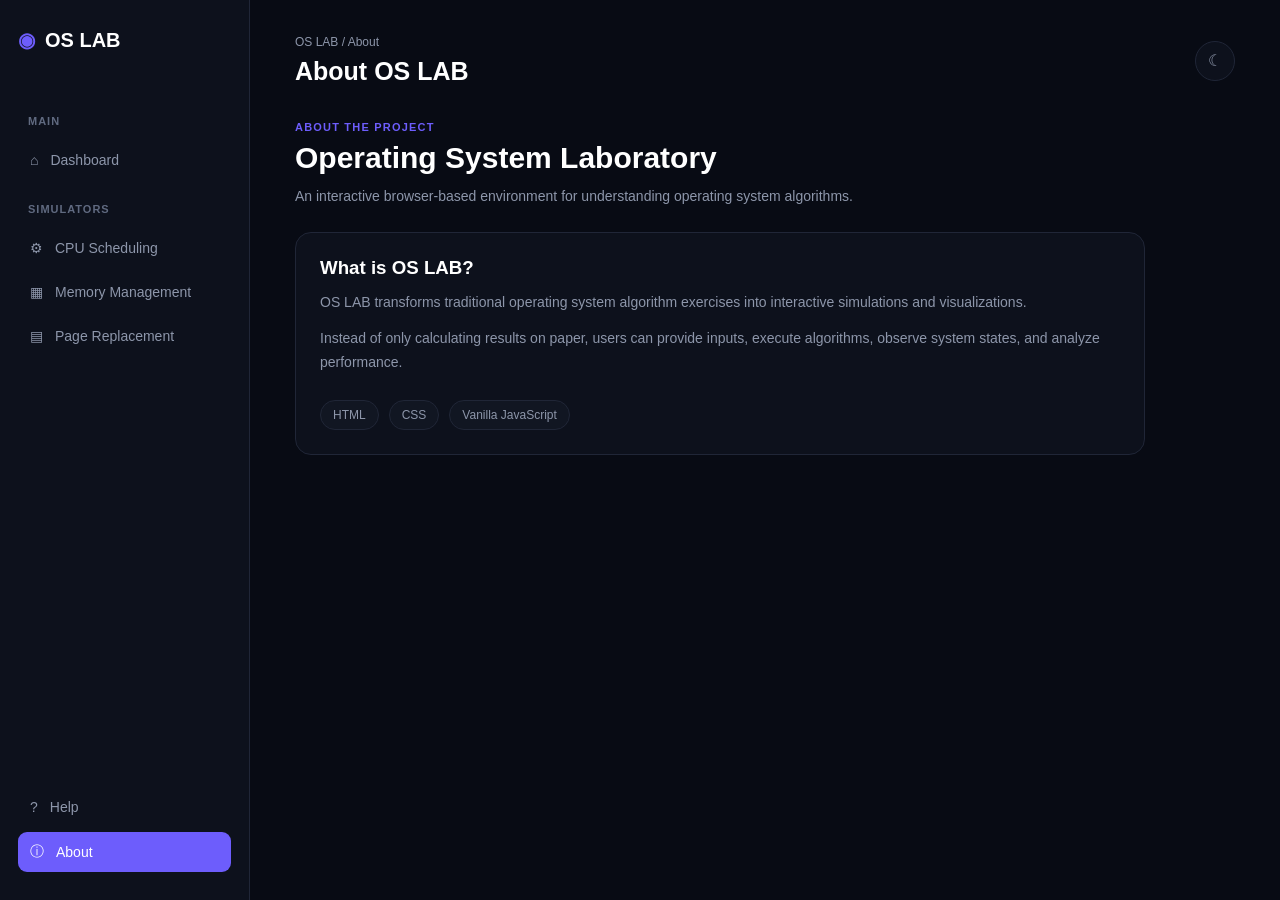
==== pages/about.html @ 4fdc232c "Build OS Lab UI and theme functionality" ====
<!DOCTYPE html>
<html lang="en">

<head>

    <meta charset="UTF-8">

    <meta
        name="viewport"
        content="width=device-width, initial-scale=1.0"
    >

    <title>OS LAB - About</title>

    <link rel="stylesheet" href="../css/style.css">
    <link rel="stylesheet" href="../css/components.css">
    <link rel="stylesheet" href="../css/simulator.css">
    <link rel="stylesheet" href="../css/responsive.css">

</head>


<body>

    <div class="app">


        <!-- SIDEBAR -->

        <aside class="sidebar">

            <div class="logo">

                <span class="logo-icon">◉</span>

                <span>OS LAB</span>

            </div>


            <nav class="navigation">

                <p class="nav-heading">MAIN</p>

                <a
                    href="../index.html"
                    class="nav-item"
                >
                    <span>⌂</span>
                    <span>Dashboard</span>
                </a>


                <p class="nav-heading">SIMULATORS</p>

                <a
                    href="cpu.html"
                    class="nav-item"
                >
                    <span>⚙</span>
                    <span>CPU Scheduling</span>
                </a>


                <a
                    href="memory.html"
                    class="nav-item"
                >
                    <span>▦</span>
                    <span>Memory Management</span>
                </a>


                <a
                    href="paging.html"
                    class="nav-item"
                >
                    <span>▤</span>
                    <span>Page Replacement</span>
                </a>

            </nav>


            <div class="sidebar-bottom">

                <a
                    href="help.html"
                    class="nav-item"
                >
                    <span>?</span>
                    <span>Help</span>
                </a>


                <a
                    href="about.html"
                    class="nav-item active"
                >
                    <span>ⓘ</span>
                    <span>About</span>
                </a>

            </div>

        </aside>


        <!-- MAIN -->

        <main class="main-content">


            <header class="topbar">

                <div>

                    <p class="breadcrumb">
                        OS LAB / About
                    </p>

                    <h1>
                        About OS LAB
                    </h1>

                </div>


                <button
                    class="theme-button"
                    id="themeToggle"
                    aria-label="Toggle theme"
                >
                    ☾
                </button>

            </header>


            <section class="page-header">

                <p class="eyebrow">
                    ABOUT THE PROJECT
                </p>

                <h2>
                    Operating System Laboratory
                </h2>

                <p>
                    An interactive browser-based environment
                    for understanding operating system algorithms.
                </p>

            </section>


            <section class="info-card about-card">

                <h3>
                    What is OS LAB?
                </h3>

                <p>
                    OS LAB transforms traditional operating system
                    algorithm exercises into interactive simulations
                    and visualizations.
                </p>


                <p>
                    Instead of only calculating results on paper,
                    users can provide inputs, execute algorithms,
                    observe system states, and analyze performance.
                </p>


                <div class="technology-list">

                    <span>HTML</span>

                    <span>CSS</span>

                    <span>Vanilla JavaScript</span>

                </div>

            </section>


        </main>

    </div>


    <script type="module" src="../js/app.js"></script>

</body>

</html>
---- css/style.css ----
/* =================================
   OS LAB - GLOBAL STYLES
================================= */


/* ---------- RESET ---------- */

* {
    margin: 0;
    padding: 0;
    box-sizing: border-box;
}


/* ---------- VARIABLES ---------- */

:root {
    --bg: #080b14;
    --surface: #0d111c;
    --surface-light: #111622;

    --border: #202637;
    --border-light: #293044;

    --text: #ffffff;
    --text-muted: #8d96aa;

    --accent: #6d5dfc;
    --accent-hover: #7b6cff;

    --danger: #ff6b6b;

    --radius: 16px;
    --small-radius: 9px;

    --space: 24px;
}


/* ---------- BODY ---------- */

body {
    font-family: Arial, sans-serif;

    background: var(--bg);
    color: var(--text);

    min-height: 100vh;
}


/* ---------- LINKS ---------- */

a {
    color: inherit;
    text-decoration: none;
}


/* ---------- BUTTONS ---------- */

button,
input,
select {
    font: inherit;
}


/* ---------- APPLICATION ---------- */

.app {
    display: flex;
    min-height: 100vh;
}


/* ---------- SIDEBAR ---------- */

.sidebar {
    width: 250px;
    min-height: 100vh;

    background: var(--surface);

    border-right: 1px solid var(--border);

    padding: 28px 18px;

    display: flex;
    flex-direction: column;

    flex-shrink: 0;
}


/* ---------- LOGO ---------- */

.logo {
    display: flex;
    align-items: center;
    gap: 10px;

    font-size: 20px;
    font-weight: bold;

    margin-bottom: 45px;
}

.logo-icon {
    color: var(--accent);
}


/* ---------- NAVIGATION ---------- */

.navigation {
    display: flex;
    flex-direction: column;
    gap: 6px;
}

.nav-heading {
    color: #606a80;

    font-size: 11px;
    font-weight: bold;

    letter-spacing: 1px;

    margin: 18px 10px 8px;
}


.nav-item {
    width: 100%;

    display: flex;
    align-items: center;

    gap: 12px;

    padding: 11px 12px;

    background: transparent;

    color: var(--text-muted);

    border: none;
    border-radius: var(--small-radius);

    font-size: 14px;

    cursor: pointer;

    text-align: left;

    transition: 0.2s;
}


.nav-item:hover {
    background: var(--surface-light);
    color: var(--text);
}


.nav-item.active {
    background: var(--accent);
    color: var(--text);
}


/* ---------- SIDEBAR BOTTOM ---------- */

.sidebar-bottom {
    margin-top: auto;

    display: flex;
    flex-direction: column;

    gap: 6px;
}


/* ---------- MAIN CONTENT ---------- */

.main-content {
    flex: 1;

    min-width: 0;

    padding: 35px 45px;

    overflow-y: auto;
}


/* ---------- TOP BAR ---------- */

.topbar {
    display: flex;

    align-items: center;
    justify-content: space-between;

    margin-bottom: 35px;
}


.breadcrumb {
    color: var(--text-muted);

    font-size: 12px;

    margin-bottom: 8px;
}


.topbar h1 {
    font-size: 25px;
}


/* ---------- THEME BUTTON ---------- */

.theme-button {
    width: 40px;
    height: 40px;

    background: var(--surface);

    color: var(--text-muted);

    border: 1px solid var(--border);

    border-radius: 50%;

    cursor: pointer;

    transition: 0.2s;
}


.theme-button:hover {
    color: var(--text);
    border-color: var(--accent);
}


/* ---------- COMMON TEXT ---------- */

.eyebrow {
    color: var(--accent);

    font-size: 11px;
    font-weight: bold;

    letter-spacing: 1.2px;

    margin-bottom: 8px;
}


.section-header {
    display: flex;

    align-items: center;
    justify-content: space-between;

    gap: 20px;
}


.empty-state {
    color: var(--text-muted);

    text-align: center;

    padding: 30px 15px;
}


/* =================================
   LIGHT THEME
================================= */

body.light-mode {
    --bg: #f4f6fb;
    --surface: #ffffff;
    --surface-light: #eef1f7;

    --border: #dce1eb;
    --border-light: #cbd2df;

    --text: #0c0109;
    --text-muted: #667085;

    --accent: #5b4ee8;
    --accent-hover: #4d41d5;

    --danger: #e05252;
}
---- css/components.css ----
/* =================================
   OS LAB - REUSABLE COMPONENTS
================================= */


/* ---------- CARDS ---------- */

.simulator-card,
.info-card,
.stat-card {
    background: var(--surface);

    border: 1px solid var(--border);

    border-radius: var(--radius);

    padding: var(--space);
}


/* ---------- BUTTONS ---------- */

.primary-button {
    padding: 12px 20px;

    background: var(--accent);
    color: var(--text);

    border: none;
    border-radius: var(--small-radius);

    cursor: pointer;

    font-weight: 600;

    transition: 0.2s;
}


.primary-button:hover {
    background: var(--accent-hover);

    transform: translateY(-2px);
}


.secondary-button {
    padding: 10px 16px;

    background: transparent;
    color: var(--text-muted);

    border: 1px solid var(--border-light);

    border-radius: var(--small-radius);

    cursor: pointer;

    transition: 0.2s;
}


.secondary-button:hover {
    color: var(--text);
    border-color: var(--accent);
}


/* ---------- FORM CONTROLS ---------- */

.control-group {
    display: flex;

    flex-direction: column;

    gap: 8px;
}


.control-group label {
    color: var(--text-muted);

    font-size: 13px;
}


.control-group input,
.control-group select {
    min-height: 42px;

    background: var(--surface-light);

    color: var(--text);

    border: 1px solid var(--border-light);

    border-radius: var(--small-radius);

    padding: 9px 12px;

    outline: none;
}


.control-group input:focus,
.control-group select:focus {
    border-color: var(--accent);
}


/* ---------- MODE BUTTONS ---------- */

.mode-buttons {
    display: flex;

    gap: 12px;

    margin-top: 18px;
}


.mode-button {
    padding: 11px 20px;

    background: var(--surface-light);
    color: var(--text-muted);

    border: 1px solid var(--border-light);

    border-radius: var(--small-radius);

    cursor: pointer;

    transition: 0.2s;
}


.mode-button:hover {
    color: var(--text);
    border-color: var(--accent);
}


.mode-button.active {
    background: var(--accent);
    color: var(--text);

    border-color: var(--accent);
}


/* ---------- DATA TABLE ---------- */

.table-container {
    width: 100%;

    overflow-x: auto;

    margin-top: 20px;
}


.data-table {
    width: 100%;

    border-collapse: collapse;
}


.data-table th {
    padding: 13px 12px;

    color: var(--text-muted);

    font-size: 11px;

    text-align: left;

    text-transform: uppercase;

    border-bottom: 1px solid var(--border-light);
}


.data-table td {
    padding: 12px;

    border-bottom: 1px solid var(--border);
}


/* ---------- TABLE INPUT ---------- */

.data-table input {
    width: 100%;

    min-width: 70px;

    background: var(--surface-light);

    color: var(--text);

    border: 1px solid var(--border-light);

    border-radius: 7px;

    padding: 9px;

    outline: none;
}


.data-table input:focus {
    border-color: var(--accent);
}


/* ---------- DELETE BUTTON ---------- */

.delete-button {
    width: 32px;
    height: 32px;

    background: transparent;

    color: var(--text-muted);

    border: 1px solid var(--border-light);

    border-radius: 7px;

    cursor: pointer;

    font-size: 18px;
}


.delete-button:hover {
    color: var(--danger);

    border-color: var(--danger);
}


/* ---------- METRIC CARD ---------- */

.metric-card {
    background: var(--surface-light);

    border: 1px solid var(--border);

    border-radius: var(--small-radius);

    padding: 18px;
}


.metric-card span {
    display: block;

    color: var(--text-muted);

    font-size: 12px;

    margin-bottom: 8px;
}


.metric-card strong {
    font-size: 24px;
}
---- css/simulator.css ----
/* =================================
   OS LAB - SIMULATORS
================================= */


/* ---------- PAGE HEADER ---------- */

.page-header {
    margin-bottom: 25px;
}


.page-header h2 {
    font-size: 30px;

    margin-bottom: 10px;
}


.page-header > p:last-child {
    color: var(--text-muted);

    font-size: 14px;

    line-height: 1.6;
}


/* ---------- SIMULATOR SPACING ---------- */

.simulator-page > * {
    margin-bottom: 20px;
}


/* ---------- CONTROL ROW ---------- */

.control-row {
    display: flex;

    align-items: flex-end;

    gap: 18px;
}


.run-button {
    margin-left: auto;
}


/* ---------- INPUT GRID ---------- */

.input-grid {
    display: grid;

    grid-template-columns: repeat(2, 1fr);

    gap: 18px;

    margin-top: 20px;
}


/* ---------- VISUALIZATION ---------- */

.visualization-card {
    min-height: 150px;
}


.ready-queue {
    display: flex;

    align-items: center;

    gap: 10px;

    min-height: 80px;

    margin-top: 20px;
}


.cpu-display {
    display: flex;

    flex-direction: column;

    align-items: center;
    justify-content: center;

    gap: 12px;

    min-height: 150px;

    margin-top: 20px;
}


.cpu-core {
    width: 80px;
    height: 80px;

    display: flex;

    align-items: center;
    justify-content: center;

    background: var(--surface-light);

    border: 2px solid var(--accent);

    border-radius: 50%;

    font-weight: bold;
}


/* ---------- GANTT ---------- */

.gantt-container {
    min-height: 100px;

    display: flex;

    align-items: center;

    margin-top: 20px;

    overflow-x: auto;
}


/* ---------- METRICS ---------- */

.metrics-grid {
    display: grid;

    grid-template-columns: repeat(4, 1fr);

    gap: 14px;

    margin: 20px 0;
}


/* ---------- MEMORY VISUALIZATION ---------- */

.memory-visualization {
    min-height: 180px;

    margin-top: 20px;

    display: flex;

    align-items: center;
    justify-content: center;
}


/* ---------- PAGING VISUALIZATION ---------- */

.paging-visualization {
    min-height: 180px;

    margin-top: 20px;

    display: flex;

    align-items: center;
    justify-content: center;
}


/* ---------- INFO PAGES ---------- */

.info-page .page-header {
    margin-bottom: 30px;
}


.info-grid {
    display: grid;

    grid-template-columns: repeat(2, 1fr);

    gap: 20px;
}


.info-card h3 {
    margin-bottom: 12px;
}


.info-card p {
    color: var(--text-muted);

    font-size: 14px;

    line-height: 1.7;

    margin-bottom: 12px;
}


.about-card {
    max-width: 850px;
}


.technology-list {
    display: flex;

    gap: 10px;

    margin-top: 25px;
}


.technology-list span {
    padding: 7px 12px;

    background: var(--surface-light);

    border: 1px solid var(--border);

    border-radius: 20px;

    color: var(--text-muted);

    font-size: 12px;
}
---- css/responsive.css ----
/* =================================
   OS LAB - RESPONSIVE DESIGN
================================= */


/* ---------- TABLET ---------- */

@media (max-width: 1000px) {

    .sidebar {
        width: 210px;
    }

    .main-content {
        padding: 30px;
    }

    .module-grid {
        grid-template-columns: repeat(2, 1fr);
    }

    .stats-section {
        grid-template-columns: repeat(2, 1fr);
    }

    .metrics-grid {
        grid-template-columns: repeat(2, 1fr);
    }

}


/* ---------- MOBILE ---------- */

@media (max-width: 700px) {

    .app {
        flex-direction: column;
    }


    .sidebar {
        width: 100%;
        min-height: auto;

        padding: 15px;

        border-right: none;
        border-bottom: 1px solid var(--border);
    }


    .logo {
        margin-bottom: 15px;
    }


    .navigation,
    .sidebar-bottom {
        flex-direction: row;

        overflow-x: auto;
    }


    .nav-heading {
        display: none;
    }


    .nav-item {
        white-space: nowrap;

        width: auto;
    }


    .main-content {
        padding: 22px 16px;
    }


    .topbar {
        margin-bottom: 25px;
    }


    .topbar h1 {
        font-size: 20px;
    }


    .welcome-section {
        padding: 28px 22px;
    }


    .welcome-text h2 {
        font-size: 28px;
    }


    .module-grid,
    .stats-section,
    .metrics-grid,
    .input-grid,
    .info-grid {
        grid-template-columns: 1fr;
    }


    .control-row {
        flex-direction: column;

        align-items: stretch;
    }


    .run-button {
        margin-left: 0;
    }


    .section-header {
        align-items: flex-start;
    }

}
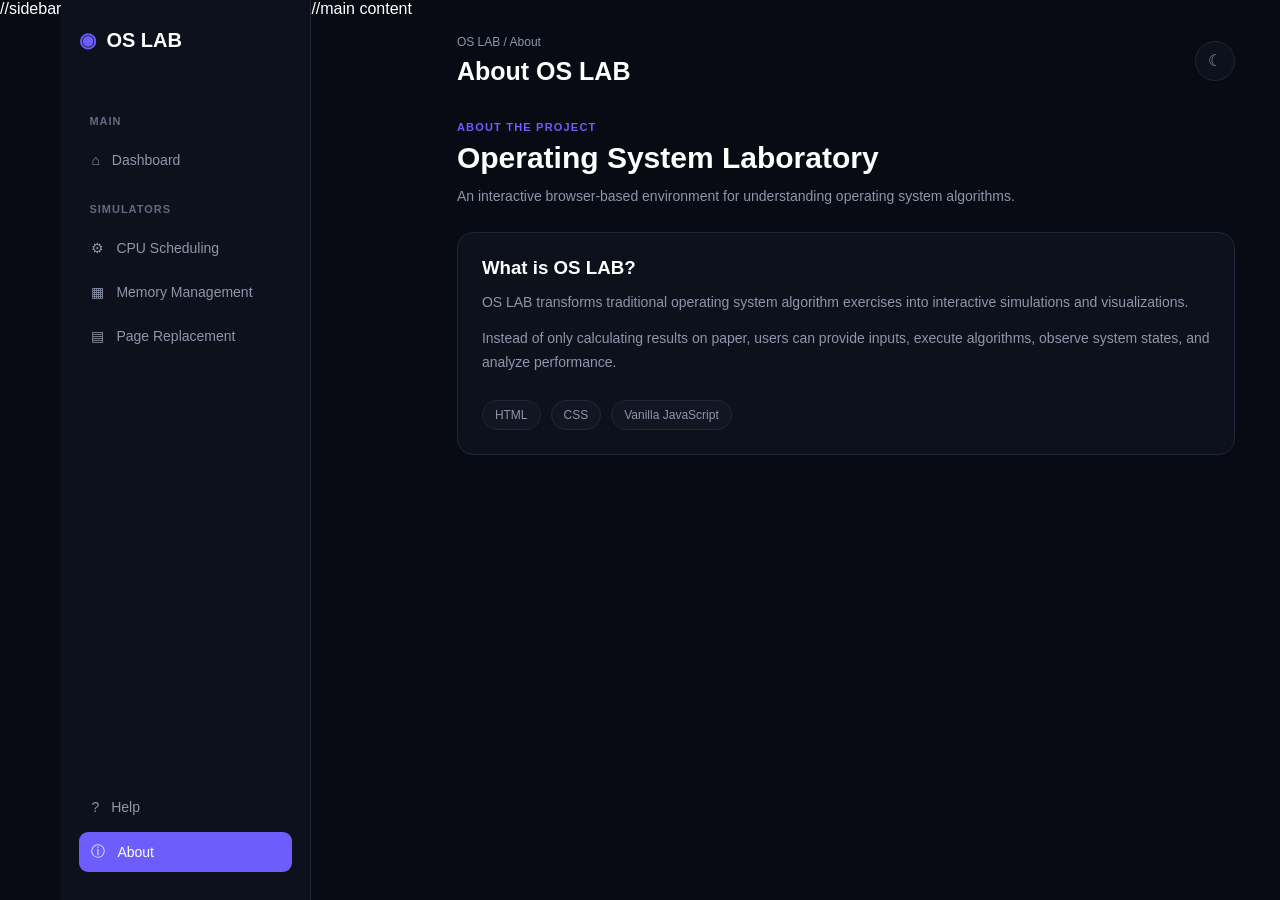
==== commit e5954586: "made changes in the code and comments" ====
--- a/pages/about.html
+++ b/pages/about.html
@@ -24,9 +24,8 @@
 
     <div class="app">
 
-
-        <!-- SIDEBAR -->
-
+        //sidebar
+        
         <aside class="sidebar">
 
             <div class="logo">
@@ -106,7 +105,7 @@
         </aside>
 
 
-        <!-- MAIN -->
+        //main content
 
         <main class="main-content">
 
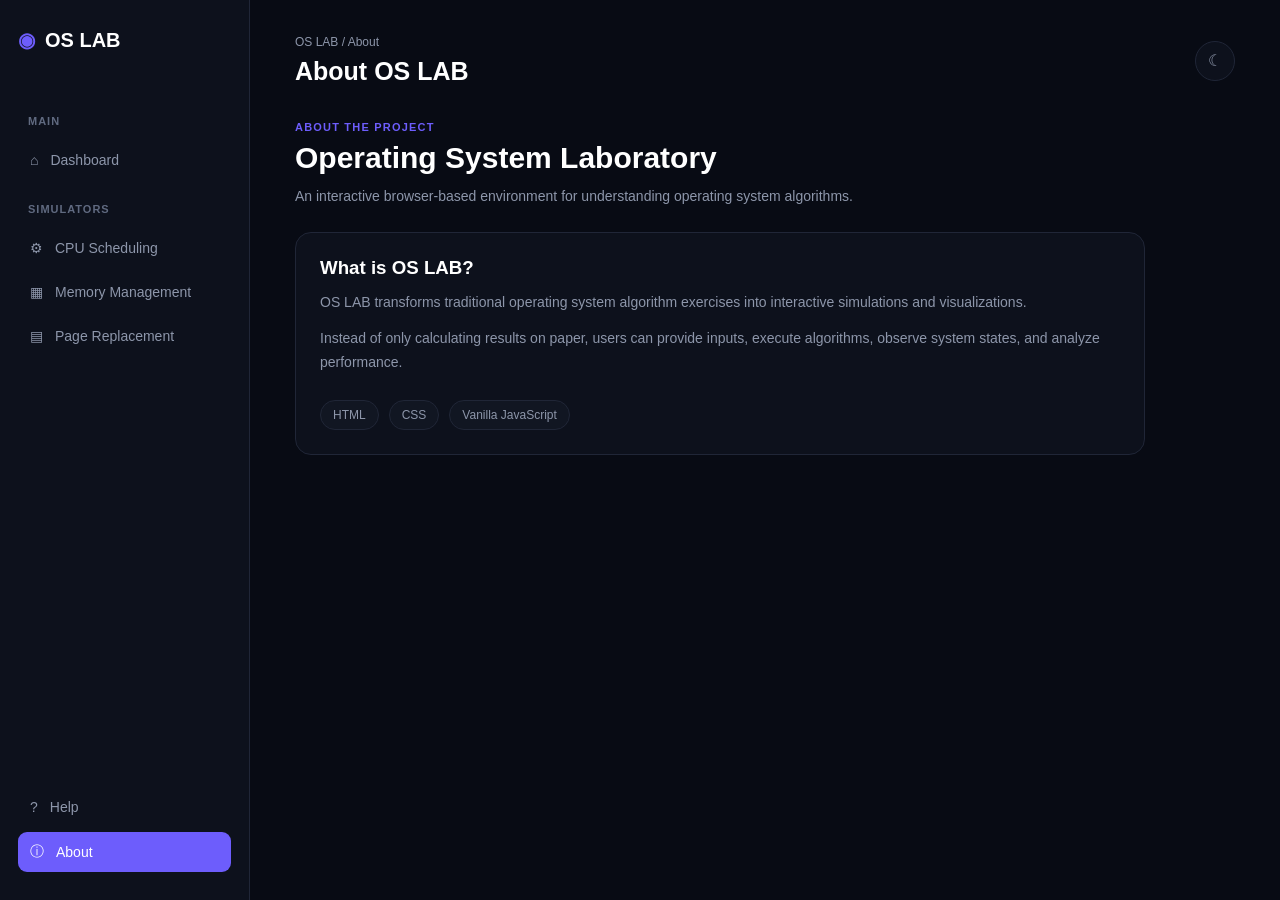
==== commit 440ab47b: "Added comments" ====
--- a/pages/about.html
+++ b/pages/about.html
@@ -24,7 +24,7 @@
 
     <div class="app">
 
-        //sidebar
+        <!-- sidebar -->
         
         <aside class="sidebar">
 
@@ -105,7 +105,7 @@
         </aside>
 
 
-        //main content
+        <!-- main content -->
 
         <main class="main-content">
 
